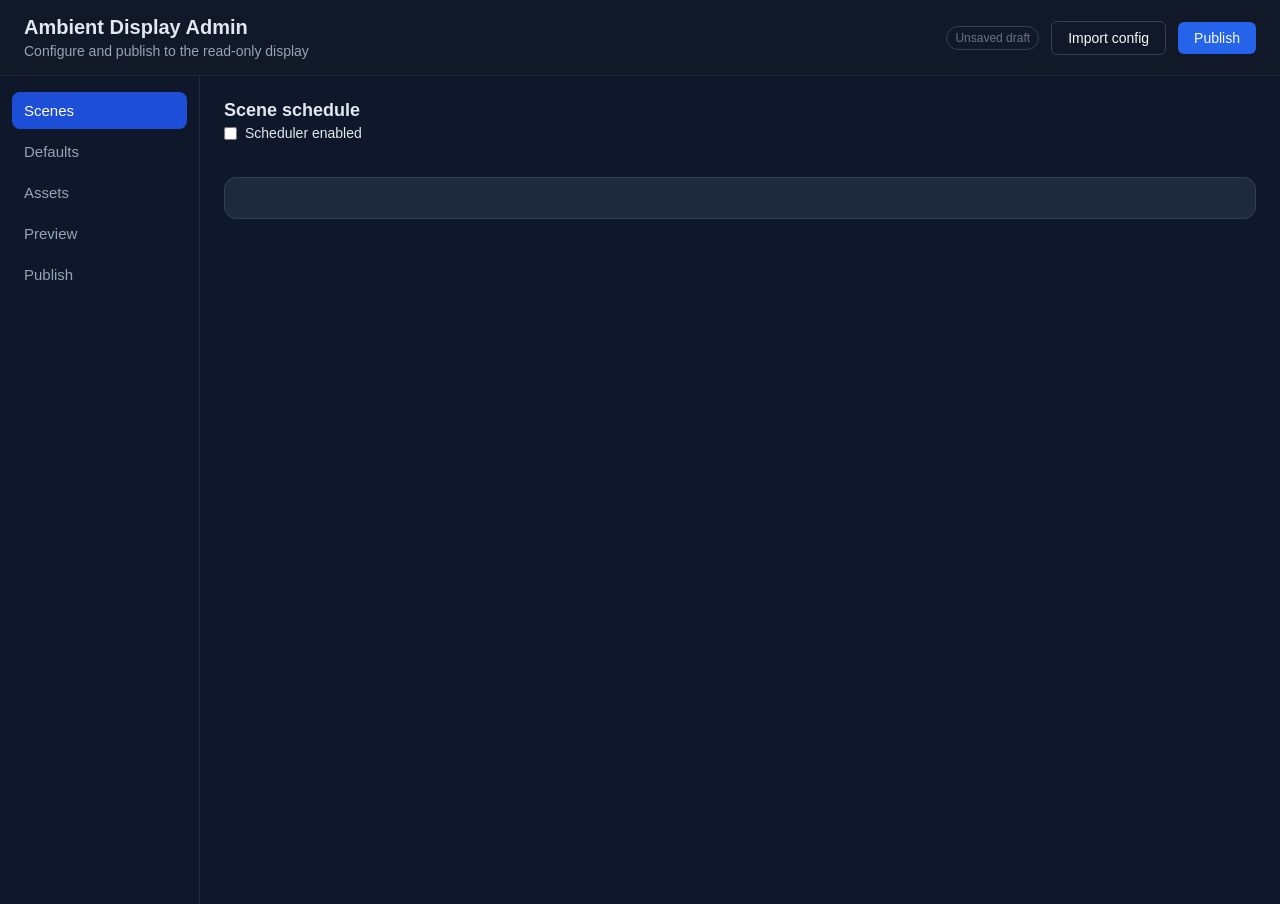
==== ambient-admin/index.html @ 2d23f6e0 "feat: add ambient display kiosk platform, admin app, and project docs - Adhoc - Aksha - Adhoc Co-aut" ====
<!DOCTYPE html>
<html lang="en">
<head>
  <meta charset="UTF-8">
  <meta name="viewport" content="width=device-width, initial-scale=1.0">
  <title>Ambient Display Admin</title>
  <link rel="stylesheet" href="css/admin.css">
</head>
<body>
  <header class="admin-header">
    <div class="admin-header__brand">
      <h1>Ambient Display Admin</h1>
      <p class="admin-header__subtitle">Configure and publish to the read-only display</p>
    </div>
    <div class="admin-header__actions">
      <span class="admin-badge" id="draft-status">Draft saved</span>
      <button type="button" class="admin-btn admin-btn--ghost" id="btn-import">Import config</button>
      <button type="button" class="admin-btn admin-btn--primary" id="btn-publish">Publish</button>
    </div>
  </header>

  <div class="admin-layout">
    <nav class="admin-nav" id="admin-nav">
      <button type="button" class="admin-nav__item admin-nav__item--active" data-panel="scenes">Scenes</button>
      <button type="button" class="admin-nav__item" data-panel="defaults">Defaults</button>
      <button type="button" class="admin-nav__item" data-panel="assets">Assets</button>
      <button type="button" class="admin-nav__item" data-panel="preview">Preview</button>
      <button type="button" class="admin-nav__item" data-panel="publish">Publish</button>
    </nav>

    <main class="admin-main">
      <!-- Scenes panel -->
      <section class="admin-panel admin-panel--active" id="panel-scenes">
        <div class="admin-panel__header">
          <h2>Scene schedule</h2>
          <label class="admin-toggle">
            <input type="checkbox" id="scheduler-enabled">
            <span>Scheduler enabled</span>
          </label>
        </div>
        <div class="admin-timeline" id="scene-timeline"></div>
        <div class="admin-card" id="scene-editor"></div>
      </section>

      <!-- Defaults panel -->
      <section class="admin-panel" id="panel-defaults">
        <div class="admin-panel__header">
          <h2>Fallback defaults</h2>
          <p>Used when scheduler is disabled or a scene omits a field.</p>
        </div>
        <div class="admin-card" id="defaults-editor"></div>
      </section>

      <!-- Assets panel -->
      <section class="admin-panel" id="panel-assets">
        <div class="admin-panel__header">
          <h2>Asset library</h2>
          <p>Upload images and videos for widget backgrounds and media widgets.</p>
        </div>
        <div class="admin-dropzone" id="asset-dropzone">
          <p>Drop files here or <label class="admin-link"><input type="file" id="asset-input" multiple accept="image/*,video/*" hidden>choose files</label></p>
        </div>
        <div class="admin-asset-grid" id="asset-grid"></div>
      </section>

      <!-- Preview panel -->
      <section class="admin-panel" id="panel-preview">
        <div class="admin-panel__header">
          <h2>Config preview</h2>
          <p>Read-only JSON that will be written to <code>config/config.json</code>.</p>
        </div>
        <pre class="admin-code" id="config-preview"></pre>
      </section>

      <!-- Publish panel -->
      <section class="admin-panel" id="panel-publish">
        <div class="admin-panel__header">
          <h2>Publish</h2>
          <p>Validate and export static files to the display bundle.</p>
        </div>
        <div class="admin-card" id="publish-status"></div>
        <div class="admin-actions">
          <button type="button" class="admin-btn" id="btn-validate">Validate</button>
          <button type="button" class="admin-btn" id="btn-download-config">Download config.json</button>
          <button type="button" class="admin-btn" id="btn-download-manifest">Download cache-manifest.json</button>
          <button type="button" class="admin-btn admin-btn--primary" id="btn-write-display">Write to display folder</button>
        </div>
        <p class="admin-hint" id="publish-hint"></p>
      </section>
    </main>
  </div>

  <input type="file" id="import-input" accept="application/json,.json" hidden>

  <script src="js/storage.js"></script>
  <script src="js/config-model.js"></script>
  <script src="js/validator.js"></script>
  <script src="js/asset-library.js"></script>
  <script src="js/scene-editor.js"></script>
  <script src="js/publish.js"></script>
  <script src="js/app.js"></script>
</body>
</html>
---- ambient-admin/css/admin.css ----
/**
 * admin.css — Styles for Ambient Display Admin
 */

*, *::before, *::after { box-sizing: border-box; margin: 0; padding: 0; }

body {
  font-family: -apple-system, BlinkMacSystemFont, "Segoe UI", Roboto, sans-serif;
  background: #0f172a;
  color: #e2e8f0;
  min-height: 100vh;
}

.admin-header {
  display: flex;
  justify-content: space-between;
  align-items: center;
  padding: 1rem 1.5rem;
  border-bottom: 1px solid #1e293b;
  background: #111827;
}

.admin-header__brand h1 { font-size: 1.25rem; font-weight: 600; }
.admin-header__subtitle { font-size: 0.875rem; color: #94a3b8; margin-top: 0.25rem; }

.admin-header__actions { display: flex; gap: 0.75rem; align-items: center; }

.admin-badge {
  font-size: 0.75rem;
  color: #64748b;
  padding: 0.25rem 0.5rem;
  border: 1px solid #334155;
  border-radius: 999px;
}

.admin-layout { display: flex; min-height: calc(100vh - 72px); }

.admin-nav {
  width: 200px;
  padding: 1rem 0.75rem;
  border-right: 1px solid #1e293b;
  display: flex;
  flex-direction: column;
  gap: 0.25rem;
}

.admin-nav__item {
  background: none;
  border: none;
  color: #94a3b8;
  text-align: left;
  padding: 0.625rem 0.75rem;
  border-radius: 0.5rem;
  cursor: pointer;
  font-size: 0.9375rem;
}

.admin-nav__item:hover { background: #1e293b; color: #f8fafc; }
.admin-nav__item--active { background: #1d4ed8; color: #fff; }

.admin-main { flex: 1; padding: 1.5rem; overflow-y: auto; }

.admin-panel { display: none; }
.admin-panel--active { display: block; }

.admin-panel__header { margin-bottom: 1.25rem; }
.admin-panel__header h2 { font-size: 1.125rem; margin-bottom: 0.25rem; }
.admin-panel__header p { color: #94a3b8; font-size: 0.875rem; }

.admin-card {
  background: #1e293b;
  border: 1px solid #334155;
  border-radius: 0.75rem;
  padding: 1.25rem;
  margin-bottom: 1rem;
}

.admin-card__title { font-size: 1rem; margin-bottom: 1rem; }
.admin-card__subtitle { font-size: 0.875rem; color: #94a3b8; margin-bottom: 0.75rem; }

.admin-timeline {
  display: flex;
  gap: 0.5rem;
  flex-wrap: wrap;
  margin-bottom: 1rem;
}

.admin-timeline__item {
  background: #1e293b;
  border: 1px solid #334155;
  color: #cbd5e1;
  padding: 0.5rem 0.875rem;
  border-radius: 999px;
  cursor: pointer;
  font-size: 0.8125rem;
  text-transform: capitalize;
}

.admin-timeline__item--active {
  background: #1d4ed8;
  border-color: #1d4ed8;
  color: #fff;
}

.admin-field { margin-bottom: 1rem; }
.admin-field__label { display: block; font-size: 0.8125rem; color: #94a3b8; margin-bottom: 0.375rem; }

.admin-input {
  width: 100%;
  max-width: 320px;
  padding: 0.5rem 0.75rem;
  background: #0f172a;
  border: 1px solid #334155;
  border-radius: 0.375rem;
  color: #f8fafc;
  font-size: 0.9375rem;
}

.admin-toggle { display: flex; align-items: center; gap: 0.5rem; font-size: 0.875rem; }

.admin-btn {
  background: #334155;
  border: none;
  color: #f8fafc;
  padding: 0.5rem 1rem;
  border-radius: 0.375rem;
  cursor: pointer;
  font-size: 0.875rem;
}

.admin-btn:hover { background: #475569; }
.admin-btn--primary { background: #2563eb; }
.admin-btn--primary:hover { background: #1d4ed8; }
.admin-btn--ghost { background: transparent; border: 1px solid #334155; }
.admin-btn--small { padding: 0.25rem 0.625rem; font-size: 0.75rem; }

.admin-actions { display: flex; flex-wrap: wrap; gap: 0.5rem; margin-top: 1rem; }

.admin-dropzone {
  border: 2px dashed #334155;
  border-radius: 0.75rem;
  padding: 2rem;
  text-align: center;
  color: #94a3b8;
  margin-bottom: 1rem;
}

.admin-dropzone--active { border-color: #2563eb; background: rgba(37, 99, 235, 0.08); }
.admin-link { color: #60a5fa; cursor: pointer; text-decoration: underline; }

.admin-asset-grid {
  display: grid;
  grid-template-columns: repeat(auto-fill, minmax(180px, 1fr));
  gap: 1rem;
}

.admin-asset-card {
  background: #1e293b;
  border: 1px solid #334155;
  border-radius: 0.5rem;
  overflow: hidden;
}

.admin-asset-card__preview {
  height: 120px;
  background: #0f172a;
  display: flex;
  align-items: center;
  justify-content: center;
  overflow: hidden;
}

.admin-asset-card__preview img { width: 100%; height: 100%; object-fit: cover; }
.admin-asset-card__meta { padding: 0.625rem; font-size: 0.75rem; }
.admin-asset-card__meta code { display: block; color: #64748b; margin-top: 0.25rem; word-break: break-all; }
.admin-asset-card .admin-btn { margin: 0 0.625rem 0.625rem; }

.admin-code {
  background: #0f172a;
  border: 1px solid #334155;
  border-radius: 0.5rem;
  padding: 1rem;
  font-size: 0.75rem;
  overflow: auto;
  max-height: 70vh;
  white-space: pre-wrap;
  word-break: break-word;
}

.admin-status { list-style: none; padding: 0.75rem 1rem; border-radius: 0.5rem; font-size: 0.875rem; }
.admin-status--ok { background: rgba(34, 197, 94, 0.12); color: #86efac; }
.admin-status--error { background: rgba(239, 68, 68, 0.12); color: #fca5a5; }
.admin-status--error li { margin-bottom: 0.25rem; }

.admin-hint { margin-top: 1rem; font-size: 0.8125rem; color: #64748b; }
.admin-empty { color: #64748b; font-size: 0.875rem; }
.admin-divider { border: none; border-top: 1px solid #334155; margin: 1rem 0; }

code { background: #0f172a; padding: 0.125rem 0.375rem; border-radius: 0.25rem; font-size: 0.8125rem; }
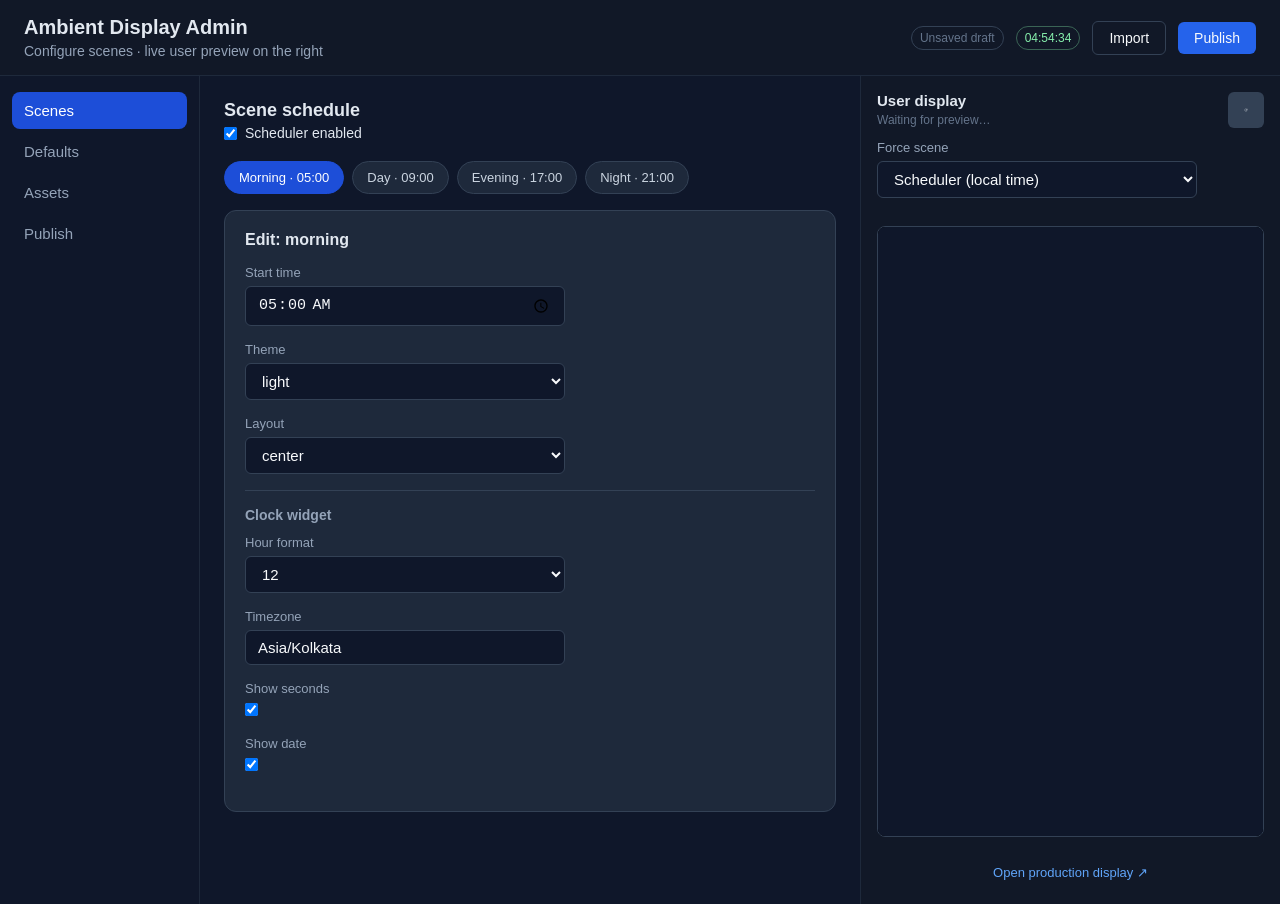
==== commit 37548bce: "feat: add display refresh controls and ES6 admin live preview - Adhoc - Aksha - Adhoc" ====
--- a/ambient-admin/index.html
+++ b/ambient-admin/index.html
@@ -10,94 +10,107 @@
   <header class="admin-header">
     <div class="admin-header__brand">
       <h1>Ambient Display Admin</h1>
-      <p class="admin-header__subtitle">Configure and publish to the read-only display</p>
+      <p class="admin-header__subtitle">Configure scenes · live user preview on the right</p>
     </div>
     <div class="admin-header__actions">
       <span class="admin-badge" id="draft-status">Draft saved</span>
-      <button type="button" class="admin-btn admin-btn--ghost" id="btn-import">Import config</button>
+      <time class="admin-badge admin-badge--live" id="admin-clock">--:--:--</time>
+      <button type="button" class="admin-btn admin-btn--ghost" id="btn-import">Import</button>
       <button type="button" class="admin-btn admin-btn--primary" id="btn-publish">Publish</button>
     </div>
   </header>
 
-  <div class="admin-layout">
+  <div class="admin-shell">
     <nav class="admin-nav" id="admin-nav">
       <button type="button" class="admin-nav__item admin-nav__item--active" data-panel="scenes">Scenes</button>
       <button type="button" class="admin-nav__item" data-panel="defaults">Defaults</button>
       <button type="button" class="admin-nav__item" data-panel="assets">Assets</button>
-      <button type="button" class="admin-nav__item" data-panel="preview">Preview</button>
       <button type="button" class="admin-nav__item" data-panel="publish">Publish</button>
     </nav>
 
-    <main class="admin-main">
-      <!-- Scenes panel -->
-      <section class="admin-panel admin-panel--active" id="panel-scenes">
-        <div class="admin-panel__header">
-          <h2>Scene schedule</h2>
-          <label class="admin-toggle">
-            <input type="checkbox" id="scheduler-enabled">
-            <span>Scheduler enabled</span>
-          </label>
+    <div class="admin-workspace">
+      <main class="admin-main">
+        <section class="admin-panel admin-panel--active" id="panel-scenes">
+          <div class="admin-panel__header">
+            <h2>Scene schedule</h2>
+            <label class="admin-toggle">
+              <input type="checkbox" id="scheduler-enabled">
+              <span>Scheduler enabled</span>
+            </label>
+          </div>
+          <div class="admin-timeline" id="scene-timeline"></div>
+          <div class="admin-card" id="scene-editor"></div>
+        </section>
+
+        <section class="admin-panel" id="panel-defaults">
+          <div class="admin-panel__header">
+            <h2>Fallback defaults</h2>
+            <p>Used when scheduler is disabled or a scene omits a field.</p>
+          </div>
+          <div class="admin-card" id="defaults-editor"></div>
+        </section>
+
+        <section class="admin-panel" id="panel-assets">
+          <div class="admin-panel__header">
+            <h2>Asset library</h2>
+            <p>Upload images and videos for widget backgrounds and media widgets.</p>
+          </div>
+          <div class="admin-dropzone" id="asset-dropzone">
+            <p>Drop files here or <label class="admin-link"><input type="file" id="asset-input" multiple accept="image/*,video/*" hidden>choose files</label></p>
+          </div>
+          <div class="admin-asset-grid" id="asset-grid"></div>
+        </section>
+
+        <section class="admin-panel" id="panel-publish">
+          <div class="admin-panel__header">
+            <h2>Publish</h2>
+            <p>Validate and export static files to the display bundle.</p>
+          </div>
+          <div class="admin-card" id="publish-status"></div>
+          <div class="admin-actions">
+            <button type="button" class="admin-btn" id="btn-validate">Validate</button>
+            <button type="button" class="admin-btn" id="btn-download-config">Download config.json</button>
+            <button type="button" class="admin-btn" id="btn-download-manifest">Download cache-manifest.json</button>
+            <button type="button" class="admin-btn admin-btn--primary" id="btn-write-display">Write to display folder</button>
+          </div>
+          <p class="admin-hint" id="publish-hint"></p>
+          <details class="admin-preview-json">
+            <summary>Config JSON</summary>
+            <pre class="admin-code" id="config-preview"></pre>
+          </details>
+        </section>
+      </main>
+
+      <aside class="admin-preview-sidebar">
+        <div class="admin-preview-sidebar__header">
+          <div>
+            <h2>User display</h2>
+            <p id="preview-sync-status">Waiting for preview…</p>
+          </div>
+          <button type="button" class="admin-btn admin-btn--icon" id="btn-preview-refresh" title="Sync preview">
+            <svg viewBox="0 0 24 24" width="18" height="18" aria-hidden="true"><path fill="currentColor" d="M17.65 6.35A7.96 7.96 0 0 0 12 4c-4.42 0-7.99 3.58-7.99 8s3.57 8 7.99 8c3.73 0 6.84-2.55 7.73-6h-2.08a5.99 5.99 0 0 1-5.65 4c-3.31 0-6-2.69-6-6s2.69-6 6-6c1.66 0 3.14.69 4.22 1.78L13 11h7V4l-2.35 2.35z"/></svg>
+          </button>
         </div>
-        <div class="admin-timeline" id="scene-timeline"></div>
-        <div class="admin-card" id="scene-editor"></div>
-      </section>
-
-      <!-- Defaults panel -->
-      <section class="admin-panel" id="panel-defaults">
-        <div class="admin-panel__header">
-          <h2>Fallback defaults</h2>
-          <p>Used when scheduler is disabled or a scene omits a field.</p>
+        <label class="admin-field admin-field--compact">
+          <span class="admin-field__label">Force scene</span>
+          <select id="preview-scene-select" class="admin-input admin-input--full">
+            <option value="">Scheduler (local time)</option>
+            <option value="morning">morning</option>
+            <option value="day">day</option>
+            <option value="evening">evening</option>
+            <option value="night">night</option>
+          </select>
+        </label>
+        <div class="admin-preview-frame-wrap">
+          <iframe id="display-preview-frame" class="admin-preview-frame" src="../ambient-display/index.html?preview=1" title="User display preview"></iframe>
         </div>
-        <div class="admin-card" id="defaults-editor"></div>
-      </section>
-
-      <!-- Assets panel -->
-      <section class="admin-panel" id="panel-assets">
-        <div class="admin-panel__header">
-          <h2>Asset library</h2>
-          <p>Upload images and videos for widget backgrounds and media widgets.</p>
-        </div>
-        <div class="admin-dropzone" id="asset-dropzone">
-          <p>Drop files here or <label class="admin-link"><input type="file" id="asset-input" multiple accept="image/*,video/*" hidden>choose files</label></p>
-        </div>
-        <div class="admin-asset-grid" id="asset-grid"></div>
-      </section>
-
-      <!-- Preview panel -->
-      <section class="admin-panel" id="panel-preview">
-        <div class="admin-panel__header">
-          <h2>Config preview</h2>
-          <p>Read-only JSON that will be written to <code>config/config.json</code>.</p>
-        </div>
-        <pre class="admin-code" id="config-preview"></pre>
-      </section>
-
-      <!-- Publish panel -->
-      <section class="admin-panel" id="panel-publish">
-        <div class="admin-panel__header">
-          <h2>Publish</h2>
-          <p>Validate and export static files to the display bundle.</p>
-        </div>
-        <div class="admin-card" id="publish-status"></div>
-        <div class="admin-actions">
-          <button type="button" class="admin-btn" id="btn-validate">Validate</button>
-          <button type="button" class="admin-btn" id="btn-download-config">Download config.json</button>
-          <button type="button" class="admin-btn" id="btn-download-manifest">Download cache-manifest.json</button>
-          <button type="button" class="admin-btn admin-btn--primary" id="btn-write-display">Write to display folder</button>
-        </div>
-        <p class="admin-hint" id="publish-hint"></p>
-      </section>
-    </main>
+        <a class="admin-link-block" href="../ambient-display/" target="_blank">Open production display ↗</a>
+      </aside>
+    </div>
   </div>
 
   <input type="file" id="import-input" accept="application/json,.json" hidden>
 
-  <script src="js/storage.js"></script>
-  <script src="js/config-model.js"></script>
-  <script src="js/validator.js"></script>
-  <script src="js/asset-library.js"></script>
-  <script src="js/scene-editor.js"></script>
-  <script src="js/publish.js"></script>
-  <script src="js/app.js"></script>
+  <script type="module" src="js/main.js"></script>
 </body>
 </html>
--- a/ambient-admin/css/admin.css
+++ b/ambient-admin/css/admin.css
@@ -33,10 +33,20 @@
   border-radius: 999px;
 }
 
-.admin-layout { display: flex; min-height: calc(100vh - 72px); }
+.admin-shell {
+  display: flex;
+  min-height: calc(100vh - 72px);
+}
+
+.admin-workspace {
+  flex: 1;
+  display: flex;
+  min-width: 0;
+}
 
 .admin-nav {
   width: 200px;
+  flex-shrink: 0;
   padding: 1rem 0.75rem;
   border-right: 1px solid #1e293b;
   display: flex;
@@ -58,7 +68,74 @@
 .admin-nav__item:hover { background: #1e293b; color: #f8fafc; }
 .admin-nav__item--active { background: #1d4ed8; color: #fff; }
 
-.admin-main { flex: 1; padding: 1.5rem; overflow-y: auto; }
+.admin-main {
+  flex: 1;
+  min-width: 0;
+  padding: 1.5rem;
+  overflow-y: auto;
+}
+
+.admin-preview-sidebar {
+  width: min(420px, 38vw);
+  flex-shrink: 0;
+  border-left: 1px solid #1e293b;
+  background: #111827;
+  padding: 1rem;
+  display: flex;
+  flex-direction: column;
+  gap: 0.75rem;
+}
+
+.admin-preview-sidebar__header {
+  display: flex;
+  justify-content: space-between;
+  align-items: flex-start;
+  gap: 0.75rem;
+}
+
+.admin-preview-sidebar__header h2 {
+  font-size: 0.9375rem;
+  font-weight: 600;
+}
+
+.admin-preview-sidebar__header p {
+  font-size: 0.75rem;
+  color: #64748b;
+  margin-top: 0.25rem;
+}
+
+.admin-preview-sidebar__status--ok { color: #86efac; }
+
+.admin-badge--live {
+  font-variant-numeric: tabular-nums;
+  color: #86efac;
+  border-color: rgba(134, 239, 172, 0.35);
+}
+
+.admin-btn--icon {
+  display: inline-flex;
+  align-items: center;
+  justify-content: center;
+  width: 2.25rem;
+  height: 2.25rem;
+  padding: 0;
+  flex-shrink: 0;
+}
+
+.admin-field--compact { margin-bottom: 0; }
+
+.admin-input--full { max-width: none; }
+
+.admin-link-block {
+  display: block;
+  text-align: center;
+  font-size: 0.8125rem;
+  color: #60a5fa;
+  text-decoration: none;
+  padding: 0.5rem;
+}
+
+.admin-link-block:hover { text-decoration: underline; }
 
 .admin-panel { display: none; }
 .admin-panel--active { display: block; }
@@ -196,4 +273,41 @@
 .admin-empty { color: #64748b; font-size: 0.875rem; }
 .admin-divider { border: none; border-top: 1px solid #334155; margin: 1rem 0; }
 
+.admin-preview-controls {
+  display: flex;
+  flex-wrap: wrap;
+  gap: 0.75rem;
+  align-items: flex-end;
+  margin-bottom: 1rem;
+}
+
+.admin-preview-controls .admin-field { margin-bottom: 0; }
+
+.admin-preview-frame-wrap {
+  flex: 1;
+  min-height: 360px;
+  border: 1px solid #334155;
+  border-radius: 0.5rem;
+  overflow: hidden;
+  background: #000;
+  margin-bottom: 0.5rem;
+}
+
+.admin-preview-frame {
+  width: 100%;
+  height: 100%;
+  min-height: 360px;
+  border: none;
+  display: block;
+}
+
+.admin-preview-json summary {
+  cursor: pointer;
+  font-size: 0.875rem;
+  color: #94a3b8;
+  margin-bottom: 0.5rem;
+}
+
+.admin-preview-json .admin-code { max-height: 240px; margin-top: 0.5rem; }
+
 code { background: #0f172a; padding: 0.125rem 0.375rem; border-radius: 0.25rem; font-size: 0.8125rem; }
